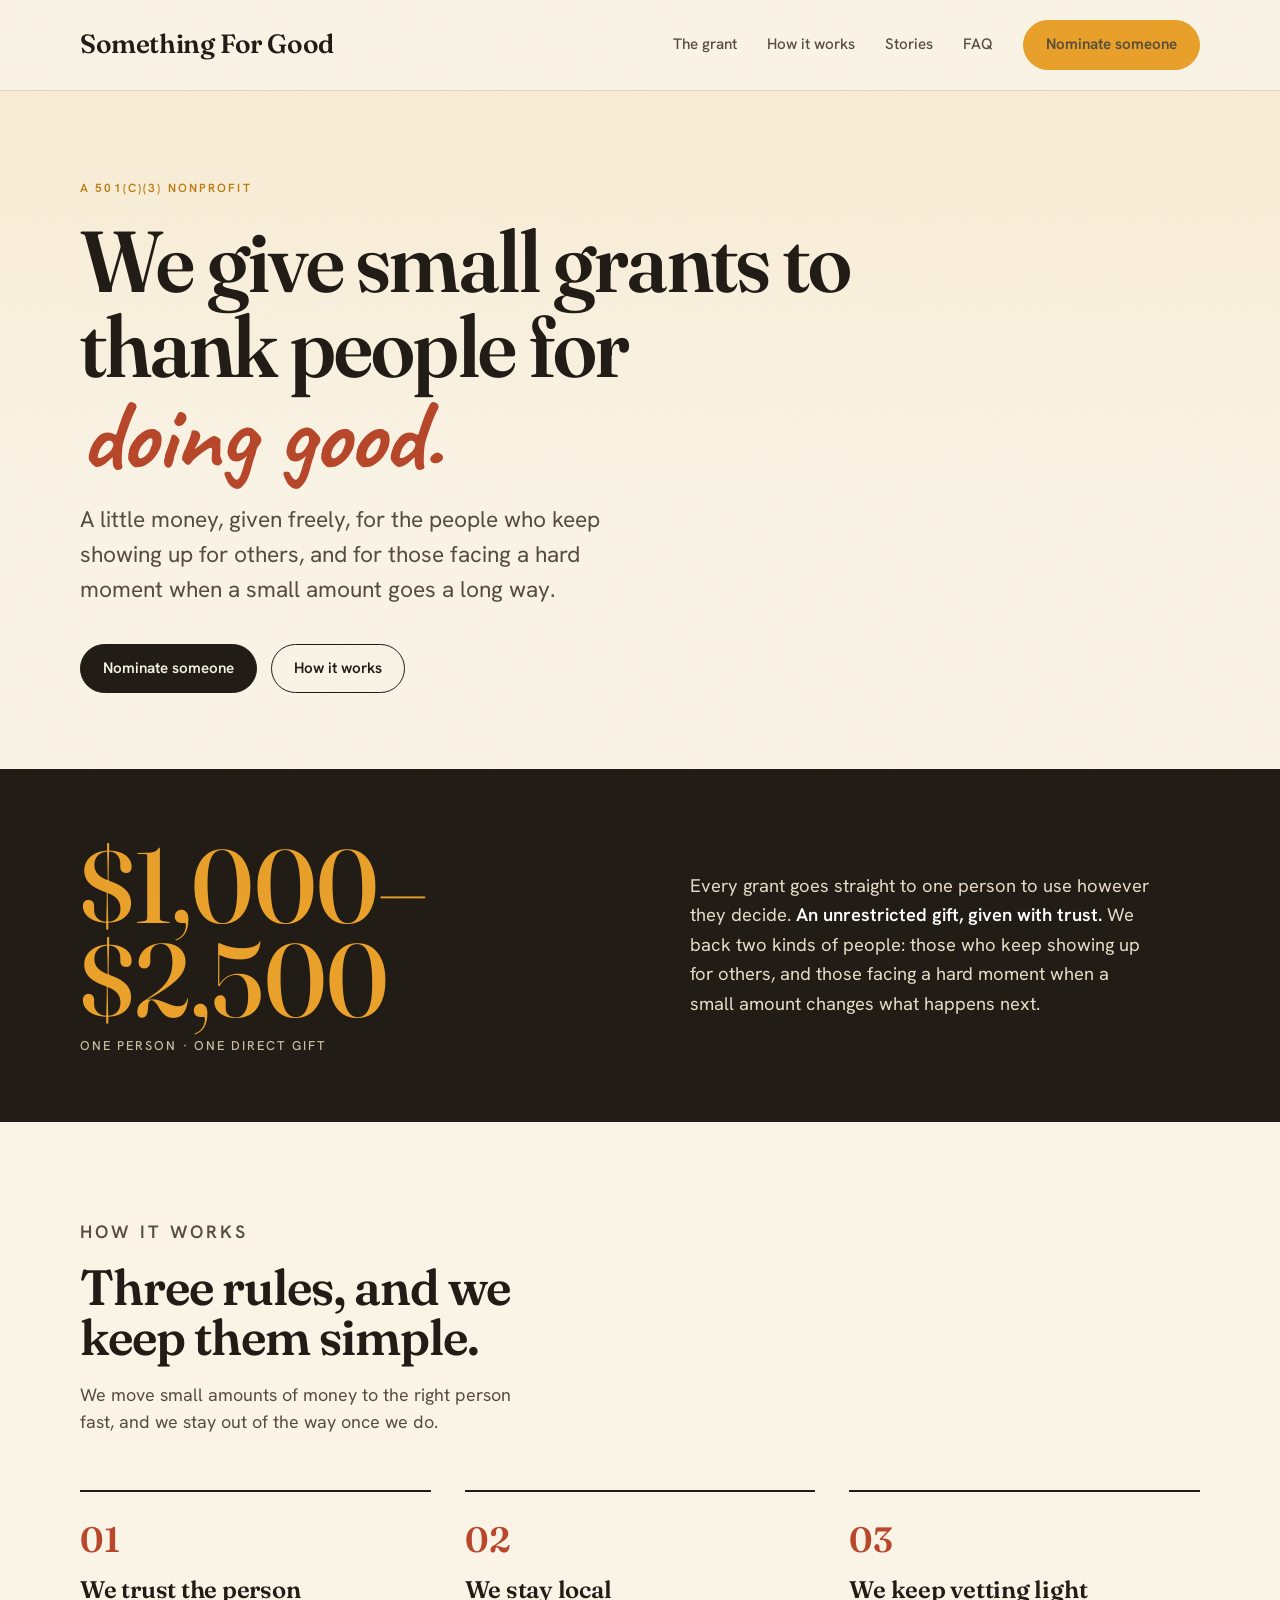
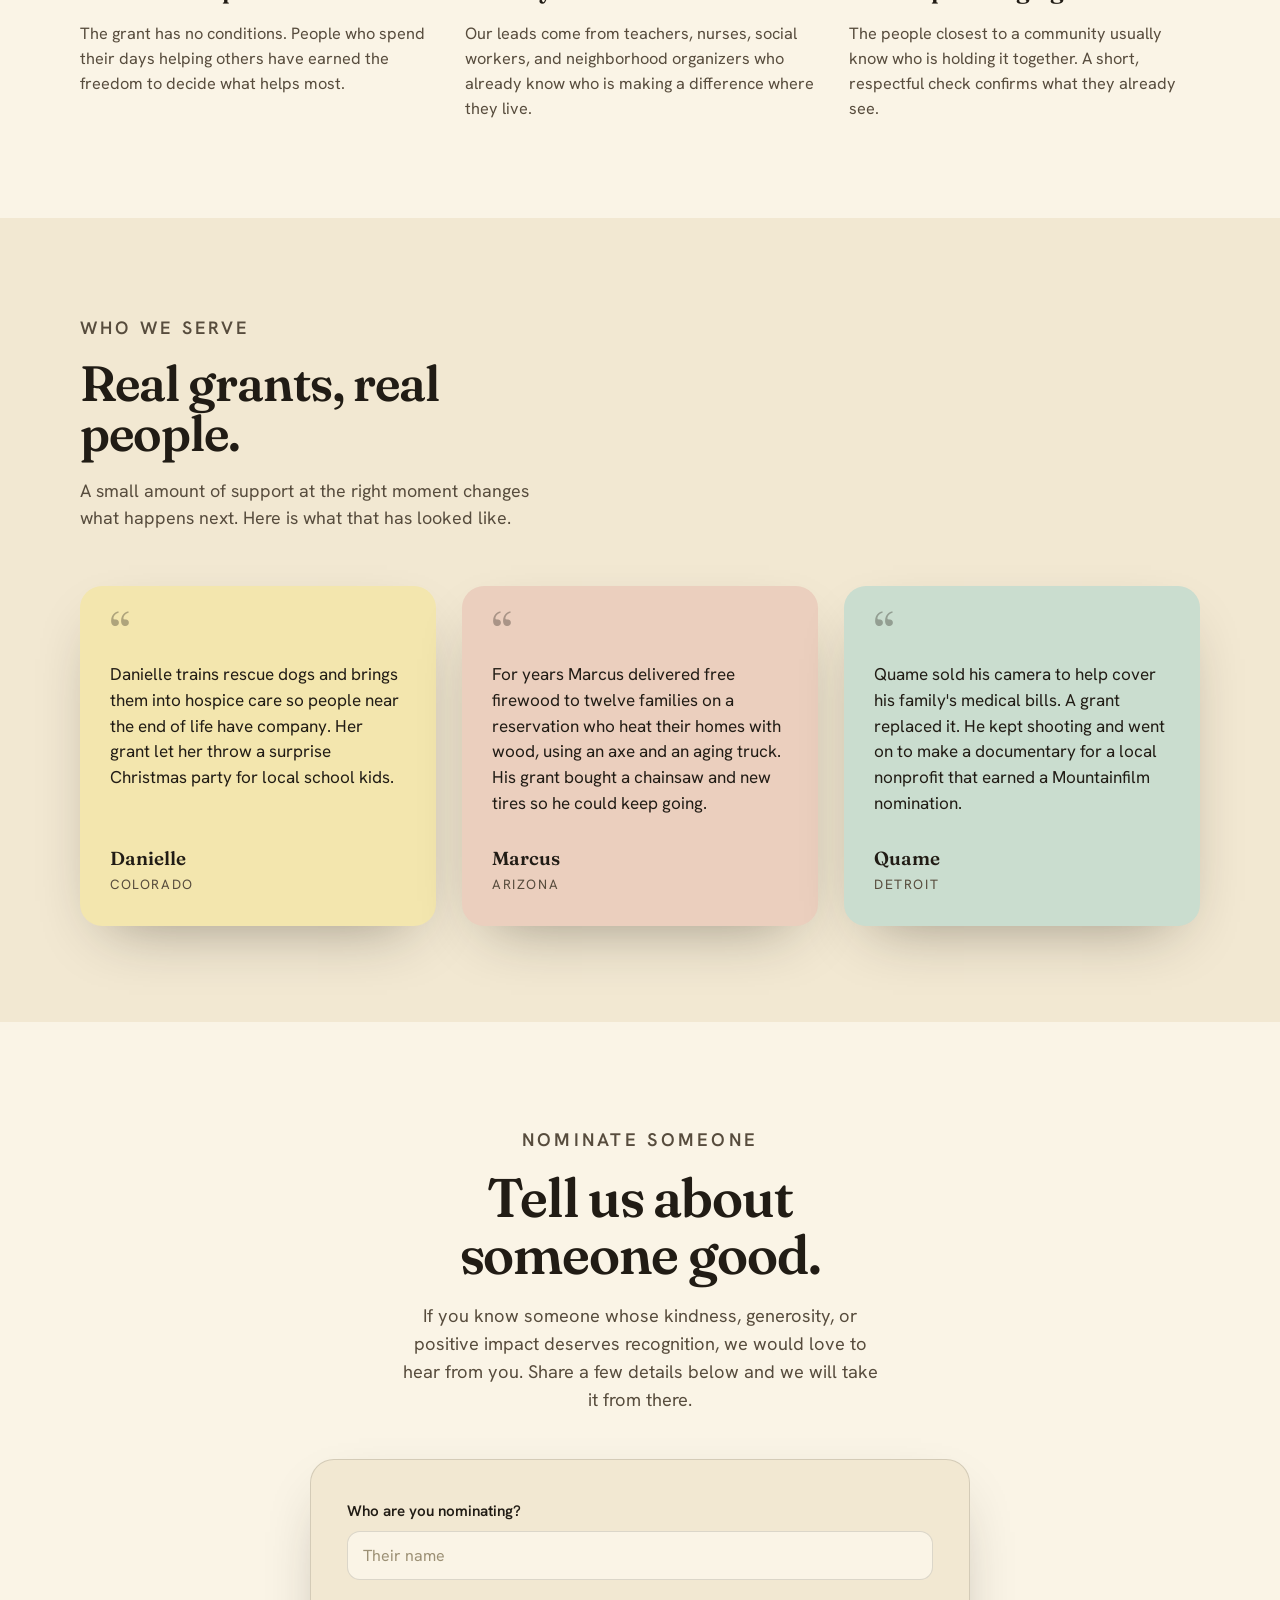
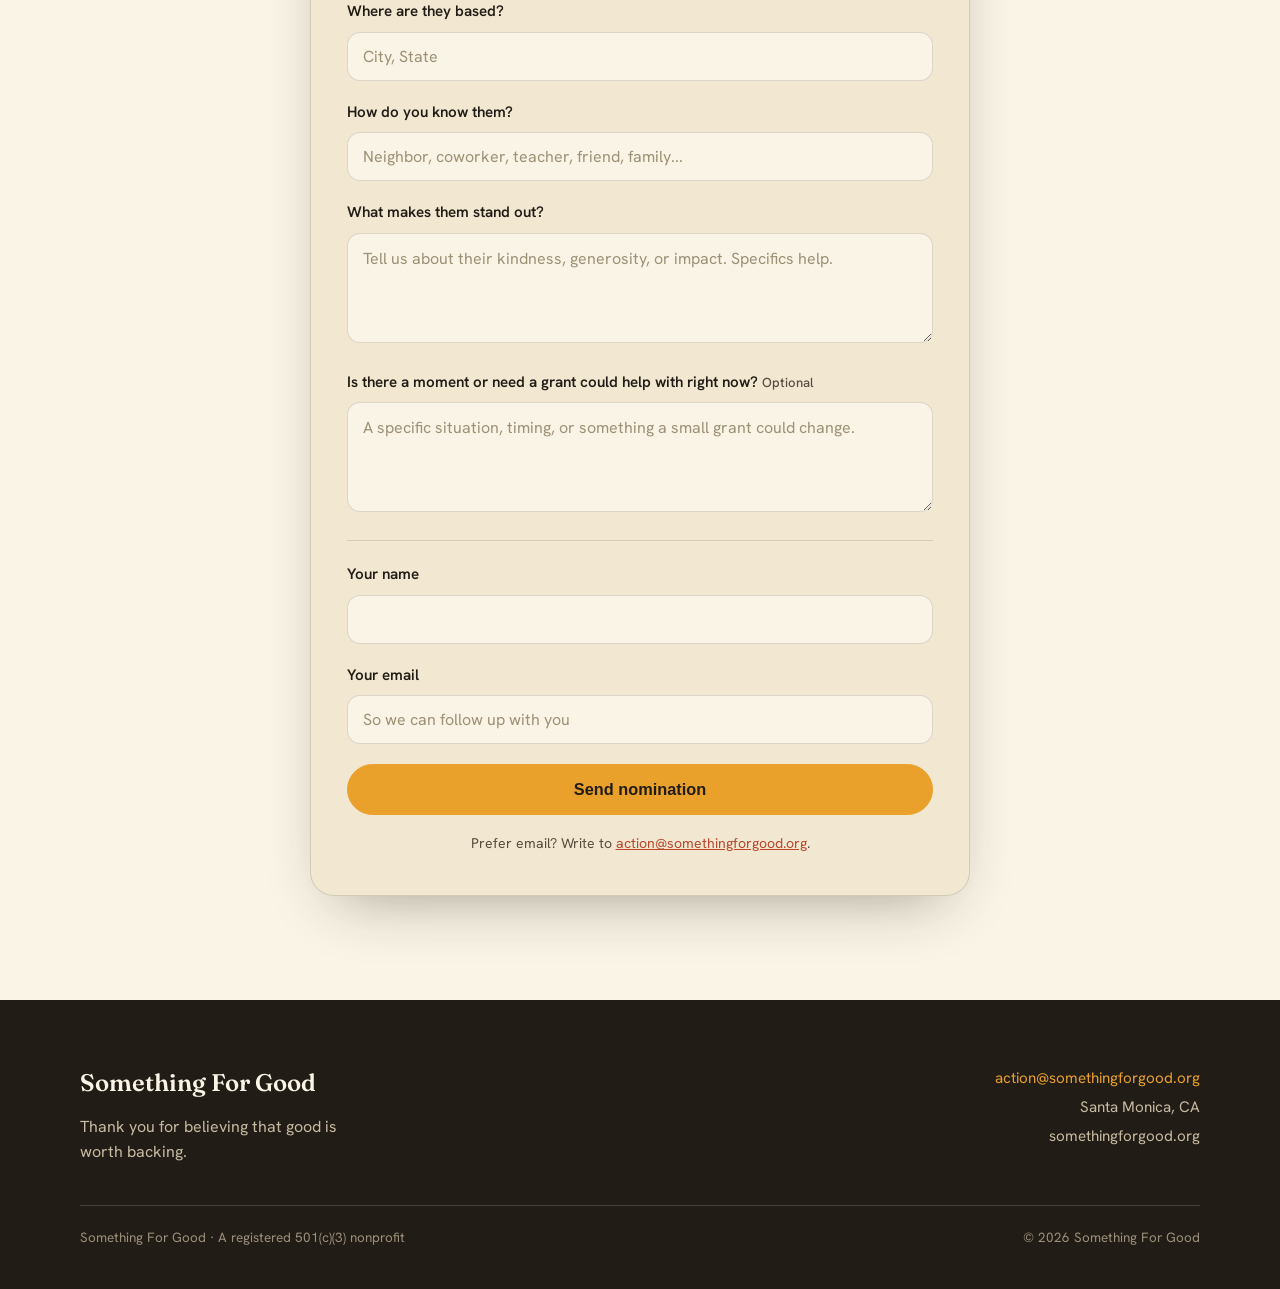
==== index.html @ 153510c7 "Add files via upload" ====
<!DOCTYPE html>
<html lang="en">
<head>
<meta charset="UTF-8" />
<script>document.documentElement.className += " js";</script>
<meta name="viewport" content="width=device-width, initial-scale=1.0" />
<title>Something For Good — small grants for people doing good</title>
<meta name="description" content="Something For Good is a 501(c)(3) nonprofit that gives unrestricted grants of $1,000 to $2,500 to everyday people quietly making life better for the people near them." />
<link rel="preconnect" href="https://fonts.googleapis.com" />
<link rel="preconnect" href="https://fonts.gstatic.com" crossorigin />
<link href="https://fonts.googleapis.com/css2?family=Caveat:wght@600;700&family=Fraunces:ital,opsz,wght@0,9..144,400;0,9..144,500;0,9..144,600;0,9..144,700;1,9..144,500&family=Hanken+Grotesk:wght@400;500;600;700&display=swap" rel="stylesheet" />
<link rel="stylesheet" href="styles.css" />
</head>
<body>

<header>
  <nav class="wrap nav">
    <a class="brand" href="#top" aria-label="Something For Good home">Something For Good</a>
    <div class="nav-links" id="navLinks">
      <a href="#grant">The grant</a>
      <a href="#how">How it works</a>
      <a href="#stories">Stories</a>
      <a href="faq.html">FAQ</a>
      <a class="btn btn-gold" href="#contact">Nominate someone</a>
    </div>
    <button class="menu-toggle" id="menuToggle" aria-label="Open menu" aria-expanded="false">
      <span></span><span></span><span></span>
    </button>
  </nav>
</header>

<main id="top">

  <!-- HERO -->
  <section class="hero">
    <div class="wrap">
      <p class="eyebrow reveal">A 501(c)(3) nonprofit</p>
      <h1 class="reveal d1">We give small grants to thank people for <em>doing good.</em></h1>
      <p class="lede reveal d2">A little money, given freely, for the people who keep showing up for others, and for those facing a hard moment when a small amount goes a long way.</p>
      <div class="hero-actions reveal d3">
        <a class="btn" href="#contact">Nominate someone</a>
        <a class="btn btn-ghost" href="#how">How it works</a>
      </div>
    </div>
  </section>

  <!-- GRANT BAND -->
  <section class="band" id="grant">
    <div class="wrap grid">
      <div class="figure reveal">
        <span class="amt">$1,000–$2,500</span>
        <span class="cap">One person · one direct gift</span>
      </div>
      <div class="reveal d1">
        <p>Every grant goes straight to one person to use however they decide. <strong>An unrestricted gift, given with trust.</strong> We back two kinds of people: those who keep showing up for others, and those facing a hard moment when a small amount changes what happens next.</p>
      </div>
    </div>
  </section>

  <!-- HOW IT WORKS -->
  <section class="block" id="how">
    <div class="wrap">
      <div class="section-head reveal">
        <p class="eyebrow">How it works</p>
        <h2>Three rules, and we keep them simple.</h2>
        <p>We move small amounts of money to the right person fast, and we stay out of the way once we do.</p>
      </div>
      <div class="steps">
        <div class="step reveal">
          <div class="num">01</div>
          <h3>We trust the person</h3>
          <p>The grant has no conditions. People who spend their days helping others have earned the freedom to decide what helps most.</p>
        </div>
        <div class="step reveal d1">
          <div class="num">02</div>
          <h3>We stay local</h3>
          <p>Our leads come from teachers, nurses, social workers, and neighborhood organizers who already know who is making a difference where they live.</p>
        </div>
        <div class="step reveal d2">
          <div class="num">03</div>
          <h3>We keep vetting light</h3>
          <p>The people closest to a community usually know who is holding it together. A short, respectful check confirms what they already see.</p>
        </div>
      </div>
    </div>
  </section>

  <!-- STORIES -->
  <section class="block stories-sec" id="stories">
    <div class="wrap">
      <div class="section-head reveal">
        <p class="eyebrow">Who we serve</p>
        <h2>Real grants, real people.</h2>
        <p>A small amount of support at the right moment changes what happens next. Here is what that has looked like.</p>
      </div>
      <div class="stories">
        <article class="story gold reveal">
          <div class="quote-mark">&ldquo;</div>
          <p>Danielle trains rescue dogs and brings them into hospice care so people near the end of life have company. Her grant let her throw a surprise Christmas party for local school kids.</p>
          <div class="who">Danielle</div>
          <div class="where">Colorado</div>
        </article>
        <article class="story clay reveal d1">
          <div class="quote-mark">&ldquo;</div>
          <p>For years Marcus delivered free firewood to twelve families on a reservation who heat their homes with wood, using an axe and an aging truck. His grant bought a chainsaw and new tires so he could keep going.</p>
          <div class="who">Marcus</div>
          <div class="where">Arizona</div>
        </article>
        <article class="story sage reveal d2">
          <div class="quote-mark">&ldquo;</div>
          <p>Quame sold his camera to help cover his family's medical bills. A grant replaced it. He kept shooting and went on to make a documentary for a local nonprofit that earned a Mountainfilm nomination.</p>
          <div class="who">Quame</div>
          <div class="where">Detroit</div>
        </article>
      </div>
    </div>
  </section>

  <!-- NOMINATE -->
  <section class="cta" id="contact">
    <div class="wrap">
      <div class="cta-head reveal">
        <p class="eyebrow">Nominate someone</p>
        <h2>Tell us about someone good.</h2>
        <p>If you know someone whose kindness, generosity, or positive impact deserves recognition, we would love to hear from you. Share a few details below and we will take it from there.</p>
      </div>

      <form id="nominate" class="form-card reveal d1" action="https://formspree.io/f/YOUR_FORM_ID" method="POST" novalidate>
        <div class="field">
          <label for="nomName">Who are you nominating?</label>
          <input id="nomName" name="nominee_name" type="text" placeholder="Their name" autocomplete="off" required>
        </div>
        <div class="field">
          <label for="nomLoc">Where are they based?</label>
          <input id="nomLoc" name="nominee_location" type="text" placeholder="City, State">
        </div>
        <div class="field">
          <label for="nomRel">How do you know them?</label>
          <input id="nomRel" name="relationship" type="text" placeholder="Neighbor, coworker, teacher, friend, family...">
        </div>
        <div class="field">
          <label for="nomStory">What makes them stand out?</label>
          <textarea id="nomStory" name="why_they_stand_out" placeholder="Tell us about their kindness, generosity, or impact. Specifics help." required></textarea>
        </div>
        <div class="field">
          <label for="nomNeed">Is there a moment or need a grant could help with right now? <span class="opt">Optional</span></label>
          <textarea id="nomNeed" name="current_need" placeholder="A specific situation, timing, or something a small grant could change."></textarea>
        </div>
        <hr class="field-divider">
        <div class="field">
          <label for="yourName">Your name</label>
          <input id="yourName" name="your_name" type="text" autocomplete="name" required>
        </div>
        <div class="field">
          <label for="yourEmail">Your email</label>
          <input id="yourEmail" name="email" type="email" placeholder="So we can follow up with you" autocomplete="email" required>
        </div>
        <div class="form-actions">
          <button type="submit" class="btn btn-gold">Send nomination</button>
        </div>
        <div class="form-error" id="formError">Please fill in your name, your email, the nominee, and what makes them stand out.</div>
        <p class="form-note">Prefer email? Write to <a href="mailto:action@somethingforgood.org">action@somethingforgood.org</a>.</p>
      </form>

      <div class="form-success" id="formSuccess" role="status">
        <h3>Thank you.</h3>
        <p>Your nomination is on its way. We read every one, and we will be in touch.</p>
      </div>
    </div>
  </section>

</main>

<footer>
  <div class="wrap">
    <div class="foot-grid">
      <div>
        <div class="foot-brand">Something For Good</div>
        <p style="color:#C8BBA4;max-width:32ch;margin-top:14px">Thank you for believing that good is worth backing.</p>
      </div>
      <div class="foot-meta">
        <a href="mailto:action@somethingforgood.org">action@somethingforgood.org</a><br>
        Santa Monica, CA<br>
        somethingforgood.org
      </div>
    </div>
    <hr class="foot-rule" />
    <div class="foot-fine">
      <span>Something For Good · A registered 501(c)(3) nonprofit</span>
      <span>© 2026 Something For Good</span>
    </div>
  </div>
</footer>

<script>
  // Scroll reveal
  const io = new IntersectionObserver((entries)=>{
    entries.forEach(e=>{ if(e.isIntersecting){ e.target.classList.add('in'); io.unobserve(e.target);} });
  },{threshold:.14});
  document.querySelectorAll('.reveal').forEach(el=>io.observe(el));

  // Mobile menu
  const toggle=document.getElementById('menuToggle');
  const links=document.getElementById('navLinks');
  toggle.addEventListener('click',()=>{
    const open=links.classList.toggle('open');
    toggle.setAttribute('aria-expanded',open);
  });
  links.querySelectorAll('a').forEach(a=>a.addEventListener('click',()=>{
    links.classList.remove('open');toggle.setAttribute('aria-expanded',false);
  }));

  // Nomination form
  const form=document.getElementById('nominate');
  if(form){
    const val=id=>(document.getElementById(id).value||'').trim();
    const err=document.getElementById('formError');
    const btn=form.querySelector('button[type="submit"]');
    form.addEventListener('submit',async e=>{
      e.preventDefault();
      if(!val('nomName')||!val('nomStory')||!val('yourName')||!val('yourEmail')){
        err.textContent='Please fill in your name, your email, the nominee, and what makes them stand out.';
        err.classList.add('show');
        return;
      }
      err.classList.remove('show');
      btn.disabled=true; btn.textContent='Sending...';
      try{
        const res=await fetch(form.action,{
          method:'POST',
          body:new FormData(form),
          headers:{'Accept':'application/json'}
        });
        if(!res.ok) throw new Error('bad response');
        form.style.display='none';
        const ok=document.getElementById('formSuccess');
        ok.classList.add('show');
        ok.scrollIntoView({behavior:'smooth',block:'center'});
      }catch(_){
        btn.disabled=false; btn.textContent='Send nomination';
        err.textContent='That did not send. Please try again, or email action@somethingforgood.org.';
        err.classList.add('show');
      }
    });
  }
</script>
</body>
</html>
---- styles.css ----
:root{
    --paper:#FAF4E6;
    --paper-2:#F2E8D2;
    --ink:#211C15;
    --ink-soft:#574C3D;
    --marigold:#E9A12B;
    --marigold-deep:#BC7C12;
    --clay:#B8472B;
    --line:rgba(33,28,21,.14);
    --card-gold:#F3E6AE;
    --card-clay:#EBCFBE;
    --card-sage:#CADDCF;
    --shadow:0 24px 60px -28px rgba(33,28,21,.45);
    --display:"Fraunces",Georgia,serif;
    --body:"Hanken Grotesk",system-ui,sans-serif;
  }
  *{box-sizing:border-box;margin:0;padding:0}
  html{scroll-behavior:smooth}
  body{
    font-family:var(--body);
    background:var(--paper);
    color:var(--ink);
    line-height:1.55;
    -webkit-font-smoothing:antialiased;
    overflow-x:hidden;
  }
  /* subtle paper grain */
  body::before{
    content:"";
    position:fixed;inset:0;z-index:9999;pointer-events:none;
    opacity:.04;mix-blend-mode:multiply;
    background-image:url("data:image/svg+xml,%3Csvg xmlns='http://www.w3.org/2000/svg' width='200' height='200'%3E%3Cfilter id='n'%3E%3CfeTurbulence type='fractalNoise' baseFrequency='0.85' numOctaves='3'/%3E%3C/filter%3E%3Crect width='100%25' height='100%25' filter='url(%23n)'/%3E%3C/svg%3E");
  }
  a{color:inherit;text-decoration:none}
  .wrap{width:min(1120px,90vw);margin:0 auto}
  .eyebrow{
    font-size:.74rem;font-weight:600;letter-spacing:.18em;text-transform:uppercase;
    color:var(--marigold-deep);
  }

  /* ---------- HEADER ---------- */
  header{
    position:sticky;top:0;z-index:50;
    backdrop-filter:blur(10px);
    background:rgba(250,244,230,.78);
    border-bottom:1px solid var(--line);
  }
  .nav{display:flex;align-items:center;justify-content:space-between;padding:20px 0}
  .brand{display:flex;align-items:center;font-family:var(--display);
    font-weight:600;font-size:1.65rem;letter-spacing:-.015em}
  .nav-links{display:flex;align-items:center;gap:30px;font-weight:500;font-size:.95rem}
  .nav-links a{color:var(--ink-soft);transition:color .2s}
  .nav-links a:hover{color:var(--ink)}
  .btn{
    display:inline-block;font-weight:600;font-size:.95rem;
    padding:12px 22px;border-radius:999px;border:1.5px solid var(--ink);
    background:var(--ink);color:var(--paper);
    transition:transform .18s ease, box-shadow .2s ease, background .2s;
    cursor:pointer;
  }
  .btn:hover{transform:translateY(-2px);box-shadow:0 12px 24px -12px rgba(33,28,21,.6)}
  .btn-ghost{background:transparent;color:var(--ink)}
  .btn-ghost:hover{background:var(--ink);color:var(--paper)}
  .btn-gold{background:var(--marigold);border-color:var(--marigold);color:var(--ink)}
  .btn-gold:hover{background:var(--marigold-deep);border-color:var(--marigold-deep);color:var(--paper)}
  .menu-toggle{display:none;background:none;border:none;cursor:pointer;padding:6px}
  .menu-toggle span{display:block;width:24px;height:2px;background:var(--ink);margin:5px 0;transition:.25s}

  /* ---------- HERO ---------- */
  .hero{position:relative;padding:88px 0 76px;
    background:linear-gradient(180deg,rgba(233,161,43,.10),rgba(250,244,230,0) 58%)}
  .hero .wrap{position:relative;z-index:1}
  .hero h1{
    font-family:var(--display);font-weight:600;
    font-size:clamp(2.7rem,7vw,5.4rem);line-height:.98;letter-spacing:-.02em;
    margin:22px 0 26px;max-width:15ch;
    font-variation-settings:"SOFT" 30,"WONK" 1;
  }
  .hero h1 em{font-family:"Caveat",cursive;font-style:normal;font-weight:700;color:var(--clay);font-size:1.18em;line-height:.85;font-variation-settings:normal;display:inline-block;transform:translateY(.04em)}
  .hero .lede{font-size:clamp(1.1rem,2vw,1.42rem);max-width:42ch;color:var(--ink-soft);font-weight:400}
  .hero-actions{display:flex;flex-wrap:wrap;gap:14px;margin-top:36px}

  /* reveal (progressive enhancement: hidden only when JS is active) */
  .js .reveal{opacity:0;transform:translateY(26px);transition:opacity .8s ease,transform .8s ease}
  .js .reveal.in{opacity:1;transform:none}
  .d1{transition-delay:.05s}.d2{transition-delay:.15s}.d3{transition-delay:.25s}.d4{transition-delay:.35s}

  /* ---------- GRANT NUMBER BAND ---------- */
  .band{background:var(--ink);color:var(--paper);padding:70px 0;position:relative;overflow:hidden}
  .band .grid{display:grid;grid-template-columns:1.1fr 1fr;gap:48px;align-items:center}
  .figure{font-family:var(--display);font-weight:500;line-height:.9;letter-spacing:-.02em}
  .figure .amt{font-size:clamp(3.2rem,9vw,6.5rem);color:var(--marigold);display:block}
  .figure .cap{font-family:var(--body);font-size:.8rem;letter-spacing:.16em;text-transform:uppercase;color:#C8BBA4;margin-top:14px;display:block}
  .band p{font-size:1.15rem;line-height:1.6;color:#E7DCC8;max-width:46ch}
  .band p strong{color:#fff;font-weight:600}

  /* ---------- SECTION SHELL ---------- */
  section.block{padding:96px 0}
  .section-head{max-width:52ch;margin-bottom:54px}
  .section-head h2{font-family:var(--display);font-weight:600;font-size:clamp(2rem,4.5vw,3.1rem);
    line-height:1.02;letter-spacing:-.02em;margin:16px 0 18px;font-variation-settings:"SOFT" 24}
  .section-head p{font-size:1.12rem;color:var(--ink-soft);max-width:48ch}

  /* ---------- HOW IT WORKS ---------- */
  .steps{display:grid;grid-template-columns:repeat(3,1fr);gap:34px}
  .step{position:relative;padding-top:30px;border-top:2px solid var(--ink)}
  .step .num{font-family:var(--display);font-size:2.2rem;font-weight:600;color:var(--clay);line-height:1}
  .step h3{font-family:var(--display);font-size:1.5rem;font-weight:600;margin:14px 0 12px;letter-spacing:-.01em}
  .step p{color:var(--ink-soft);font-size:1.02rem}

  /* ---------- STORIES ---------- */
  .stories-sec{background:var(--paper-2)}
  .stories{display:grid;grid-template-columns:repeat(3,1fr);gap:26px;margin-top:8px}
  .story{
    border-radius:22px;padding:34px 30px 30px;color:var(--ink);
    box-shadow:var(--shadow);position:relative;
    display:flex;flex-direction:column;min-height:340px;
    transition:transform .3s ease;
  }
  .story:hover{transform:translateY(-6px)}
  .story.gold{background:var(--card-gold)}
  .story.clay{background:var(--card-clay)}
  .story.sage{background:var(--card-sage)}
  .quote-mark{font-family:var(--display);font-size:3.4rem;line-height:.5;opacity:.32;height:34px}
  .story p{font-size:1.07rem;line-height:1.5;flex:1;margin:8px 0 22px}
  .story .who{font-family:var(--display);font-weight:600;font-size:1.18rem}
  .story .where{font-size:.84rem;letter-spacing:.12em;text-transform:uppercase;color:var(--ink-soft);margin-top:2px}

  /* ---------- CTA / NOMINATE ---------- */
  .cta{padding:104px 0;position:relative}
  .cta-head{text-align:center;max-width:54ch;margin:0 auto 44px}
  .cta-head h2{font-family:var(--display);font-weight:600;font-size:clamp(2.1rem,5vw,3.4rem);
    line-height:1.04;letter-spacing:-.02em;margin:16px auto 18px;max-width:20ch;font-variation-settings:"SOFT" 28}
  .cta-head p{font-size:1.14rem;color:var(--ink-soft);max-width:50ch;margin:0 auto}
  .form-card{max-width:660px;margin:0 auto;background:var(--paper-2);
    border:1px solid var(--line);border-radius:24px;padding:40px 36px;box-shadow:var(--shadow)}
  .field{margin-bottom:20px;text-align:left}
  .field label{display:block;font-weight:600;font-size:.95rem;margin-bottom:8px}
  .field label .opt{font-weight:500;color:var(--ink-soft);font-size:.82rem}
  .field input,.field textarea{width:100%;font-family:var(--body);font-size:1rem;color:var(--ink);
    background:var(--paper);border:1.5px solid var(--line);border-radius:13px;padding:13px 15px;transition:border-color .2s}
  .field input::placeholder,.field textarea::placeholder{color:#9C9075}
  .field input:focus,.field textarea:focus{outline:none;border-color:var(--marigold-deep);box-shadow:0 0 0 3px rgba(233,161,43,.18)}
  .field textarea{min-height:110px;resize:vertical;line-height:1.5}
  .field-divider{border:none;border-top:1px solid var(--line);margin:6px 0 22px}
  .form-actions{margin-top:8px}
  .form-actions .btn{width:100%;text-align:center;font-size:1.02rem;padding:15px}
  .form-error{color:var(--clay);font-weight:600;font-size:.9rem;margin-top:14px;text-align:center;display:none}
  .form-error.show{display:block}
  .form-note{font-size:.88rem;color:var(--ink-soft);margin-top:18px;text-align:center}
  .form-note a{color:var(--clay);text-decoration:underline}
  .form-success{max-width:660px;margin:0 auto;text-align:center;
    background:var(--card-gold);border-radius:24px;padding:54px 36px;box-shadow:var(--shadow);display:none}
  .form-success.show{display:block}
  .form-success h3{font-family:var(--display);font-weight:600;font-size:2rem;margin-bottom:12px}
  .form-success p{font-size:1.1rem;color:var(--ink-soft);max-width:36ch;margin:0 auto}

  /* ---------- FOOTER ---------- */
  footer{background:var(--ink);color:var(--paper);padding:64px 0 40px}
  .foot-grid{display:flex;justify-content:space-between;align-items:flex-start;gap:40px;flex-wrap:wrap}
  .foot-brand{font-family:var(--display);font-weight:600;font-size:1.5rem;display:flex;align-items:center;gap:12px}
  .foot-meta{text-align:right;color:#C8BBA4;font-size:.95rem;line-height:1.9}
  .foot-meta a{color:var(--marigold)}
  .foot-rule{border:none;border-top:1px solid rgba(250,244,230,.16);margin:40px 0 22px}
  .foot-fine{display:flex;justify-content:space-between;flex-wrap:wrap;gap:10px;color:#9C907C;font-size:.84rem}

  @media (max-width:860px){
    .nav-links{
      position:fixed;inset:64px 0 auto;flex-direction:column;gap:0;
      background:var(--paper);border-bottom:1px solid var(--line);
      padding:8px 0;transform:translateY(-130%);transition:transform .3s ease;z-index:40;
    }
    .nav-links.open{transform:none}
    .nav-links a{padding:15px 6vw;width:100%}
    .nav-links .btn{margin:10px 6vw;text-align:center}
    .menu-toggle{display:block}
    .band .grid{grid-template-columns:1fr;gap:30px}
    .steps{grid-template-columns:1fr;gap:40px}
    .stories{grid-template-columns:1fr}
    .foot-meta{text-align:left}
    .form-card{padding:30px 22px}
    .form-success{padding:42px 24px}
    .brand{font-size:1.45rem}
  }
  @media (prefers-reduced-motion:reduce){
    .js .reveal{opacity:1;transform:none;transition:none}
    html{scroll-behavior:auto}
  }
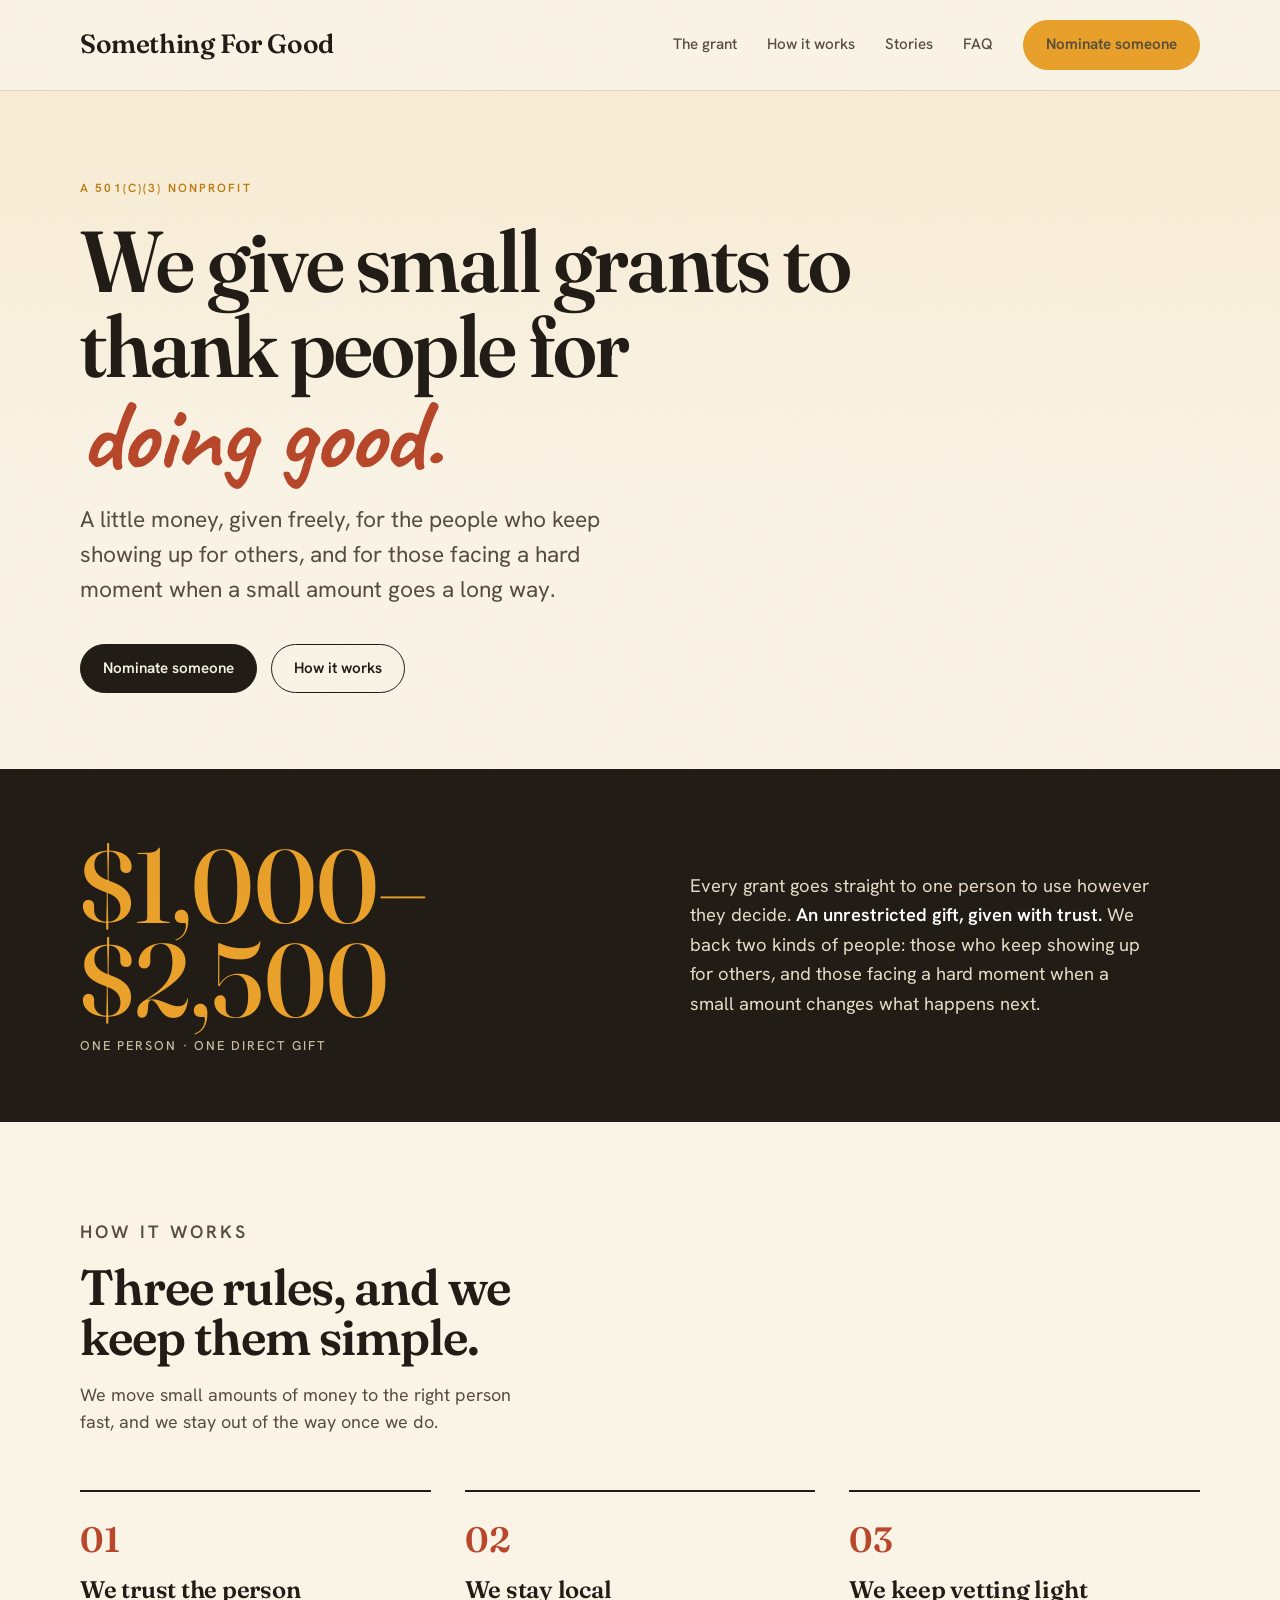
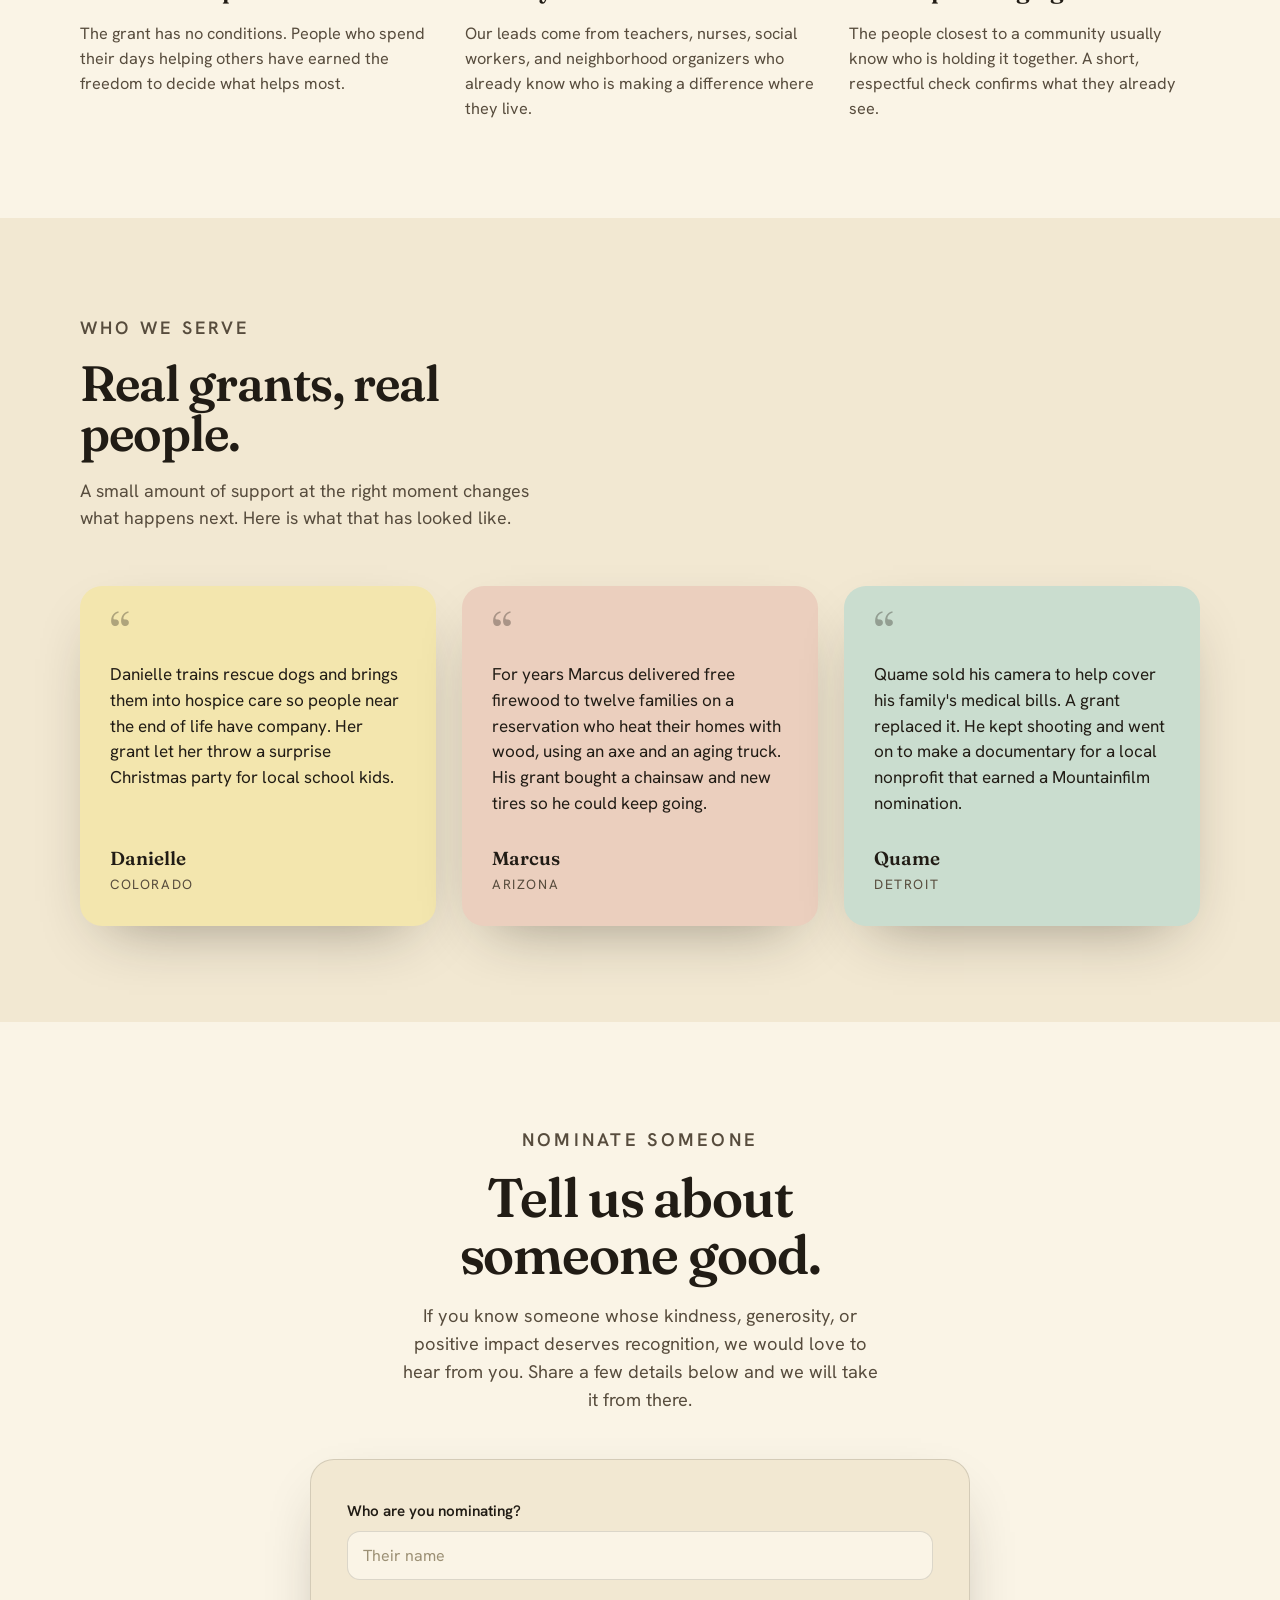
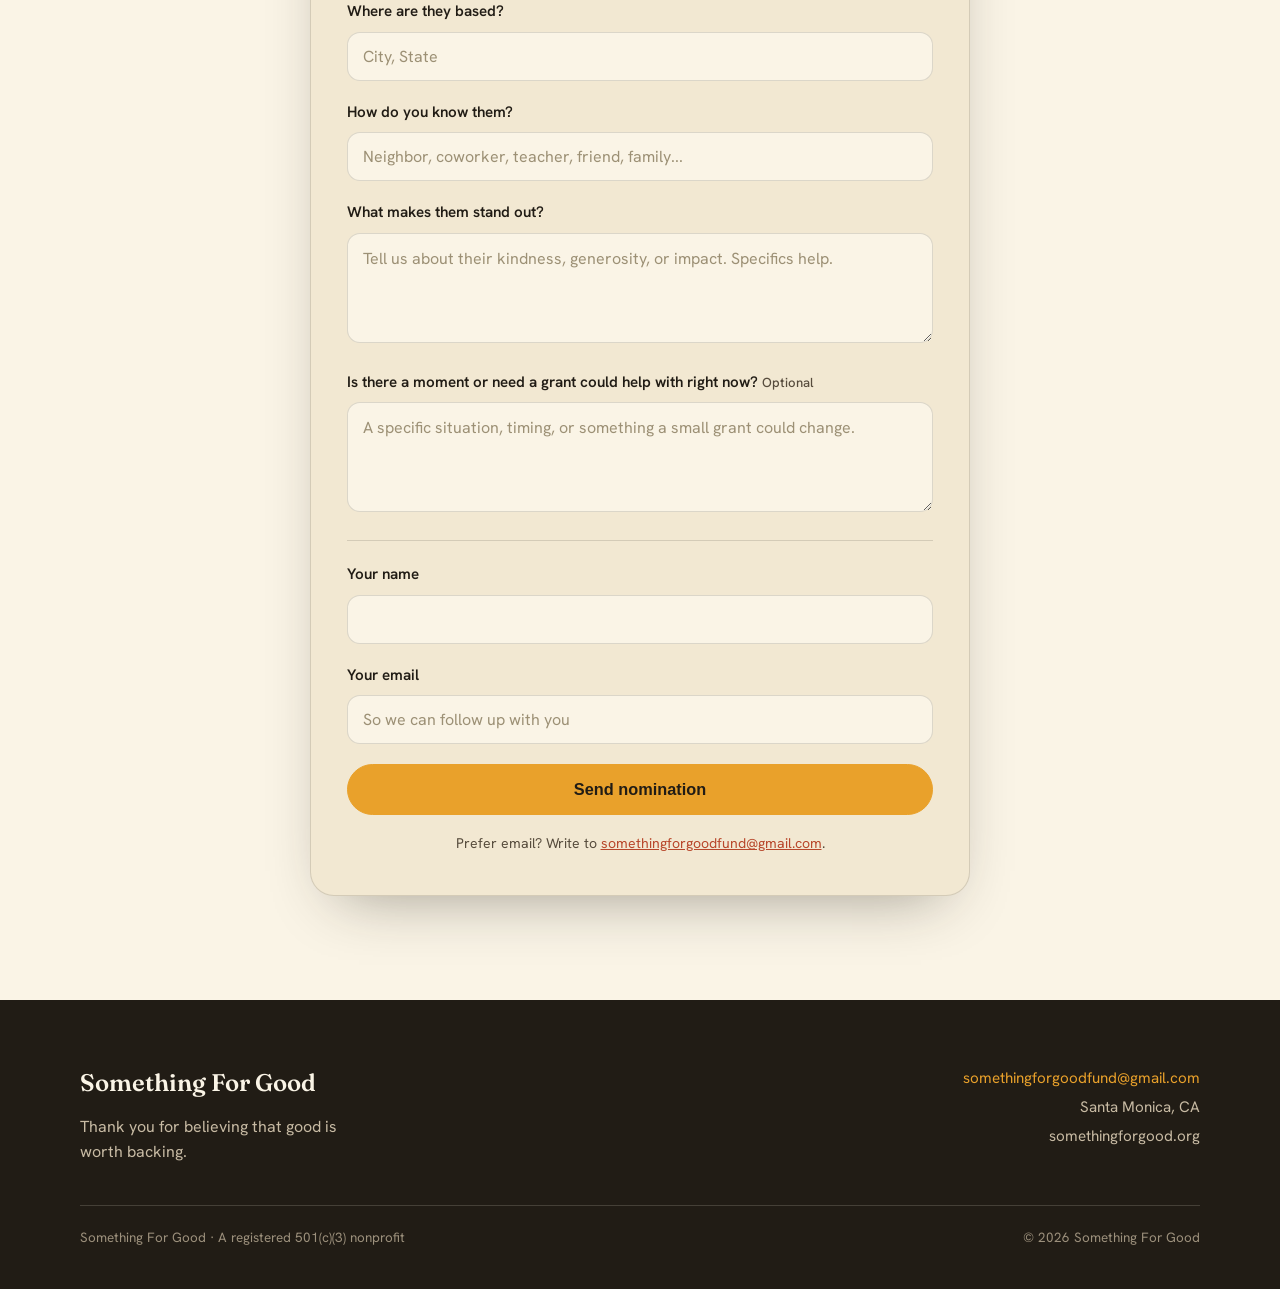
==== commit dd03b597: "Add files via upload" ====
--- a/index.html
+++ b/index.html
@@ -125,11 +125,13 @@
         <p>If you know someone whose kindness, generosity, or positive impact deserves recognition, we would love to hear from you. Share a few details below and we will take it from there.</p>
       </div>
 
-      <form id="nominate" class="form-card reveal d1" action="https://formspree.io/f/YOUR_FORM_ID" method="POST" novalidate>
+      <form id="nominate" class="form-card reveal d1" action="https://formspree.io/f/xeeyewyy" method="POST" novalidate>
         <div class="field">
           <label for="nomName">Who are you nominating?</label>
           <input id="nomName" name="nominee_name" type="text" placeholder="Their name" autocomplete="off" required>
         </div>
+        <input type="text" name="_gotcha" tabindex="-1" autocomplete="off" aria-hidden="true" style="position:absolute;left:-9999px;width:1px;height:1px;opacity:0;pointer-events:none">
+
         <div class="field">
           <label for="nomLoc">Where are they based?</label>
           <input id="nomLoc" name="nominee_location" type="text" placeholder="City, State">
@@ -159,7 +161,7 @@
           <button type="submit" class="btn btn-gold">Send nomination</button>
         </div>
         <div class="form-error" id="formError">Please fill in your name, your email, the nominee, and what makes them stand out.</div>
-        <p class="form-note">Prefer email? Write to <a href="mailto:action@somethingforgood.org">action@somethingforgood.org</a>.</p>
+        <p class="form-note">Prefer email? Write to <a href="mailto:somethingforgoodfund@gmail.com">somethingforgoodfund@gmail.com</a>.</p>
       </form>
 
       <div class="form-success" id="formSuccess" role="status">
@@ -179,7 +181,7 @@
         <p style="color:#C8BBA4;max-width:32ch;margin-top:14px">Thank you for believing that good is worth backing.</p>
       </div>
       <div class="foot-meta">
-        <a href="mailto:action@somethingforgood.org">action@somethingforgood.org</a><br>
+        <a href="mailto:somethingforgoodfund@gmail.com">somethingforgoodfund@gmail.com</a><br>
         Santa Monica, CA<br>
         somethingforgood.org
       </div>
@@ -238,7 +240,7 @@
         ok.scrollIntoView({behavior:'smooth',block:'center'});
       }catch(_){
         btn.disabled=false; btn.textContent='Send nomination';
-        err.textContent='That did not send. Please try again, or email action@somethingforgood.org.';
+        err.textContent='That did not send. Please try again, or email somethingforgoodfund@gmail.com.';
         err.classList.add('show');
       }
     });
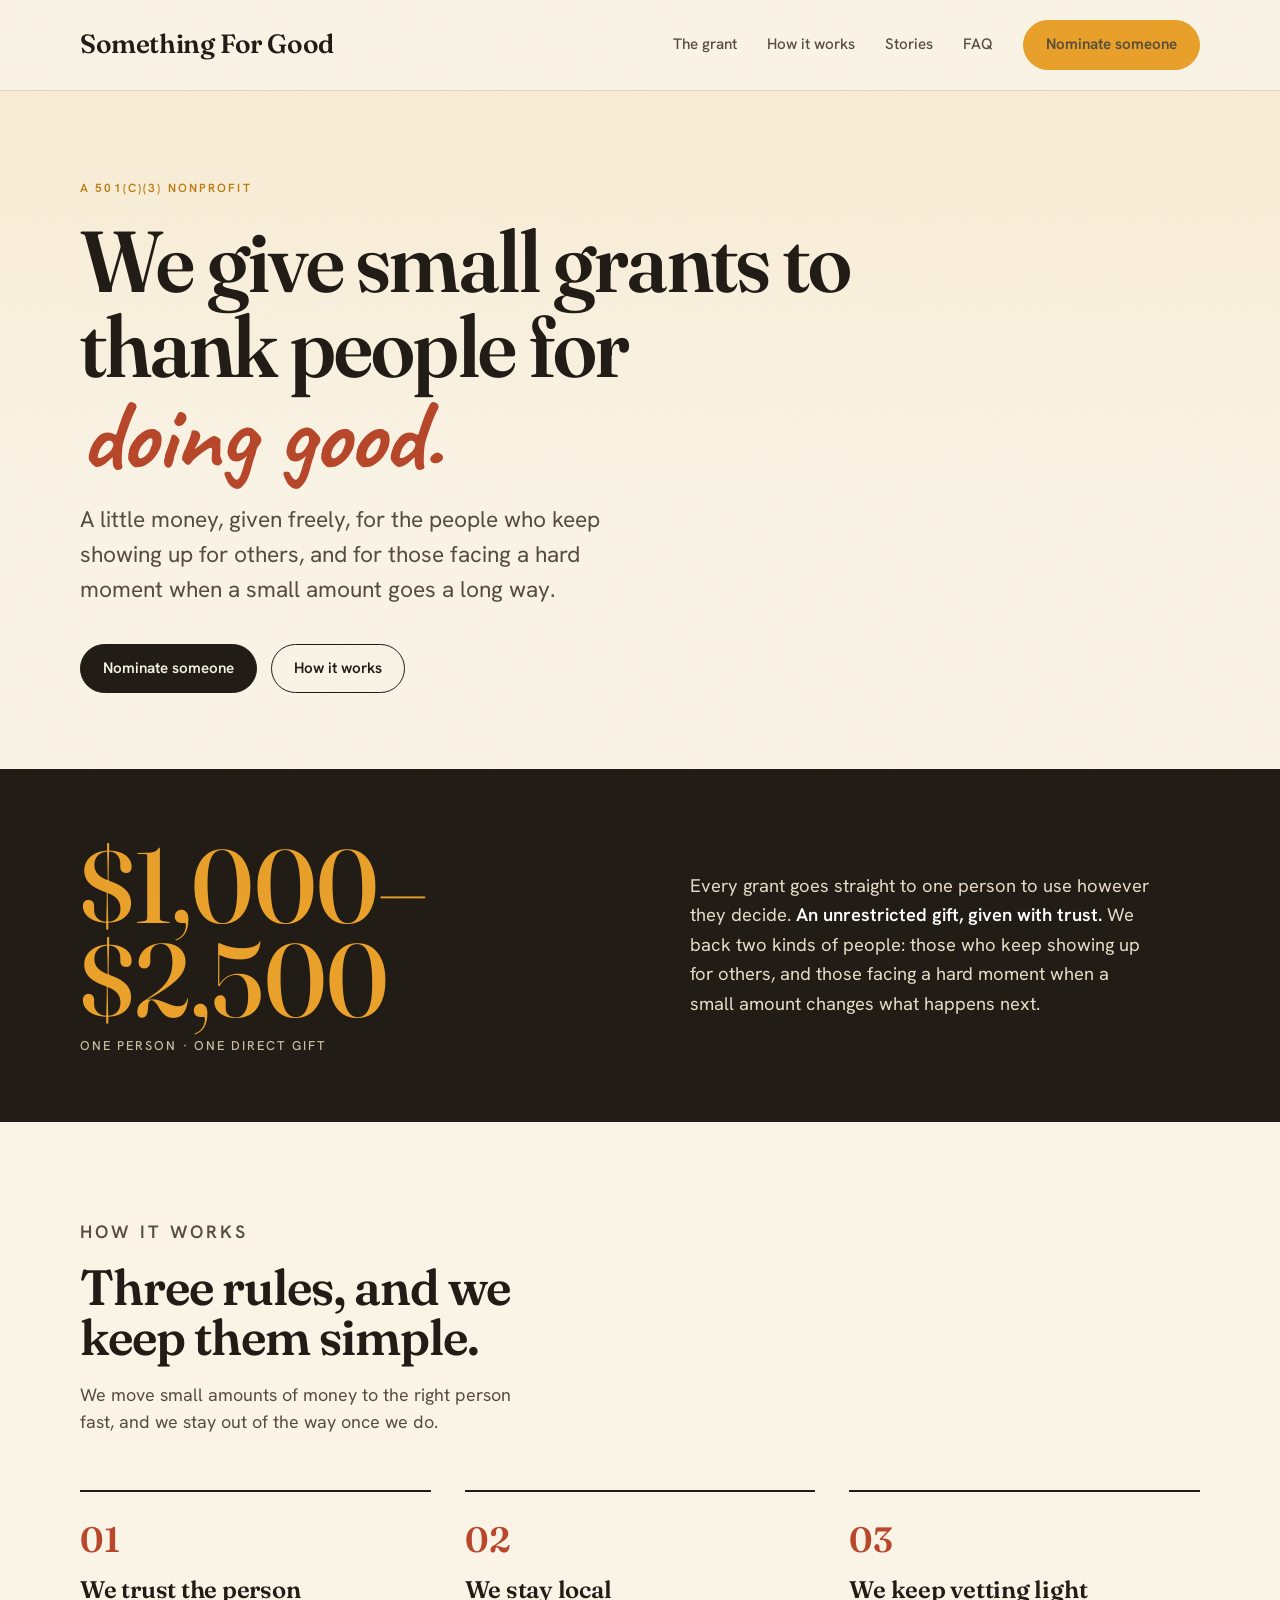
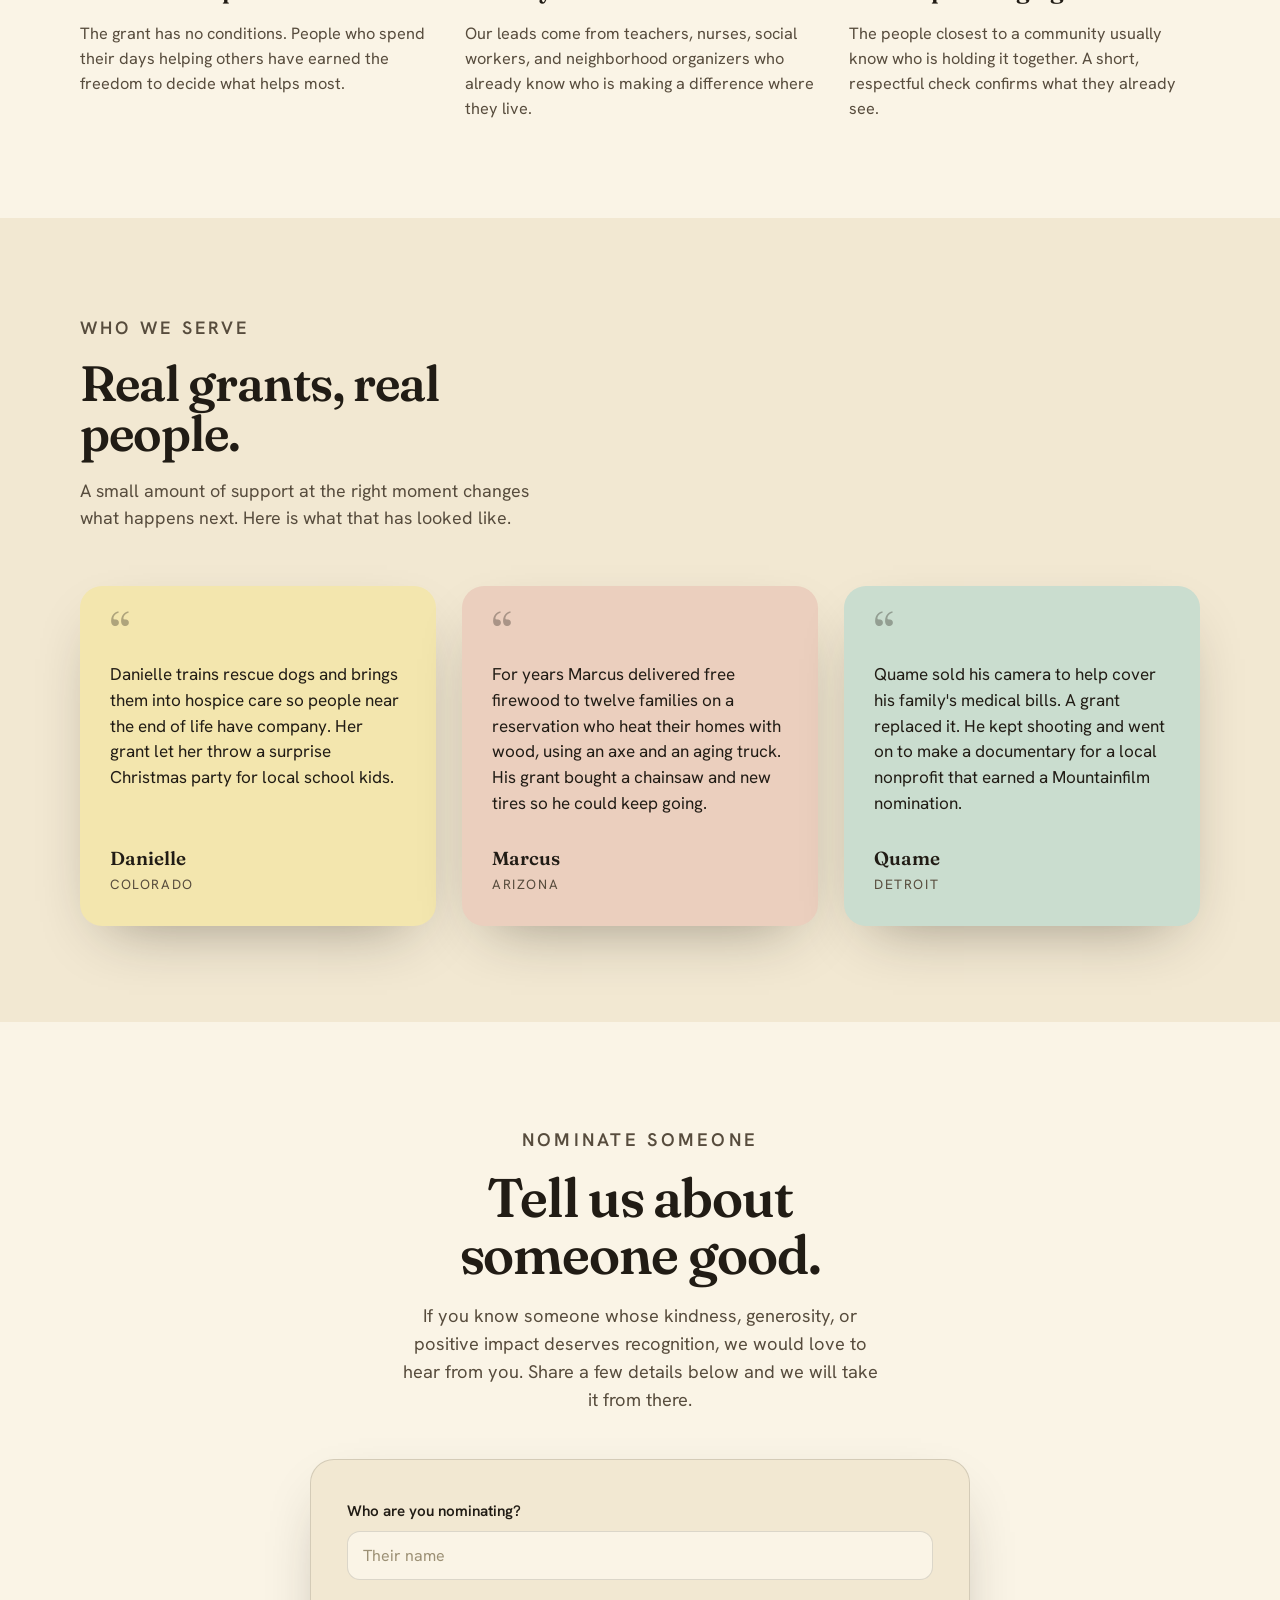
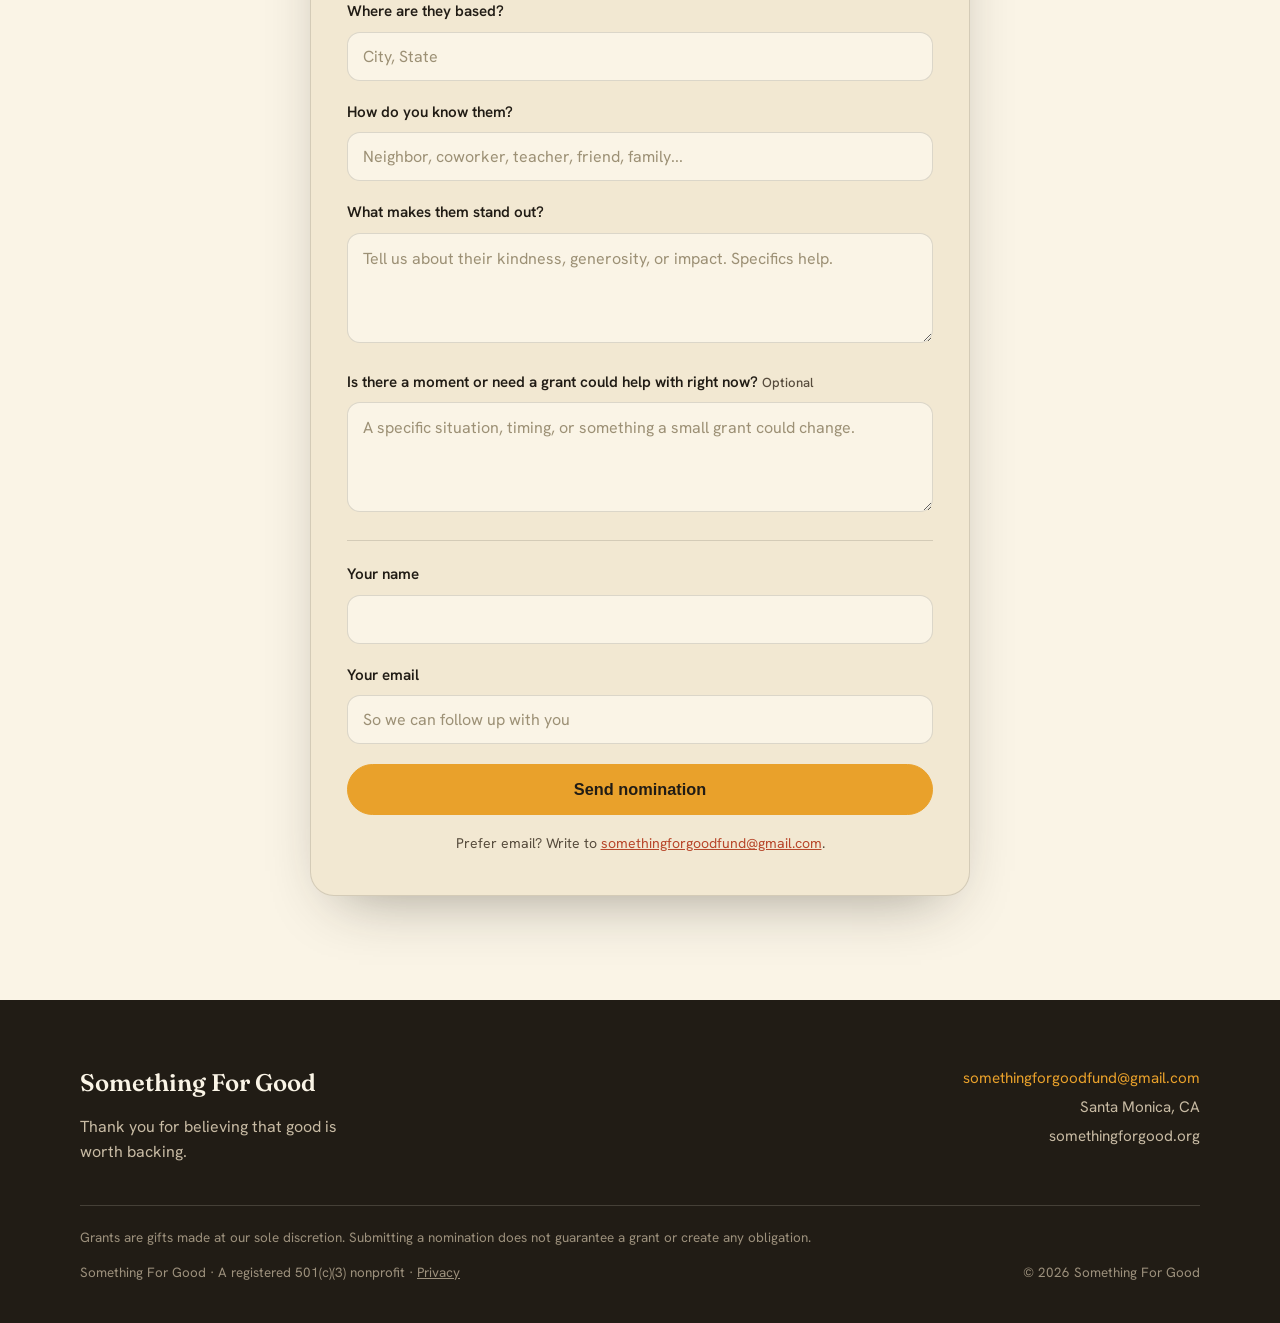
==== commit 1241290f: "Add files via upload" ====
--- a/index.html
+++ b/index.html
@@ -187,8 +187,10 @@
       </div>
     </div>
     <hr class="foot-rule" />
+    <p style="color:#9C907C;font-size:.84rem;margin-bottom:14px">Grants are gifts made at our sole discretion. Submitting a nomination does not guarantee a grant or create any obligation.</p>
+
     <div class="foot-fine">
-      <span>Something For Good · A registered 501(c)(3) nonprofit</span>
+      <span>Something For Good · A registered 501(c)(3) nonprofit · <a href="privacy.html" style="color:inherit;text-decoration:underline">Privacy</a></span>
       <span>© 2026 Something For Good</span>
     </div>
   </div>
--- a/styles.css
+++ b/styles.css
@@ -39,6 +39,7 @@
   }
 
   /* ---------- HEADER ---------- */
+  section[id], main[id]{scroll-margin-top:96px}
   header{
     position:sticky;top:0;z-index:50;
     backdrop-filter:blur(10px);
